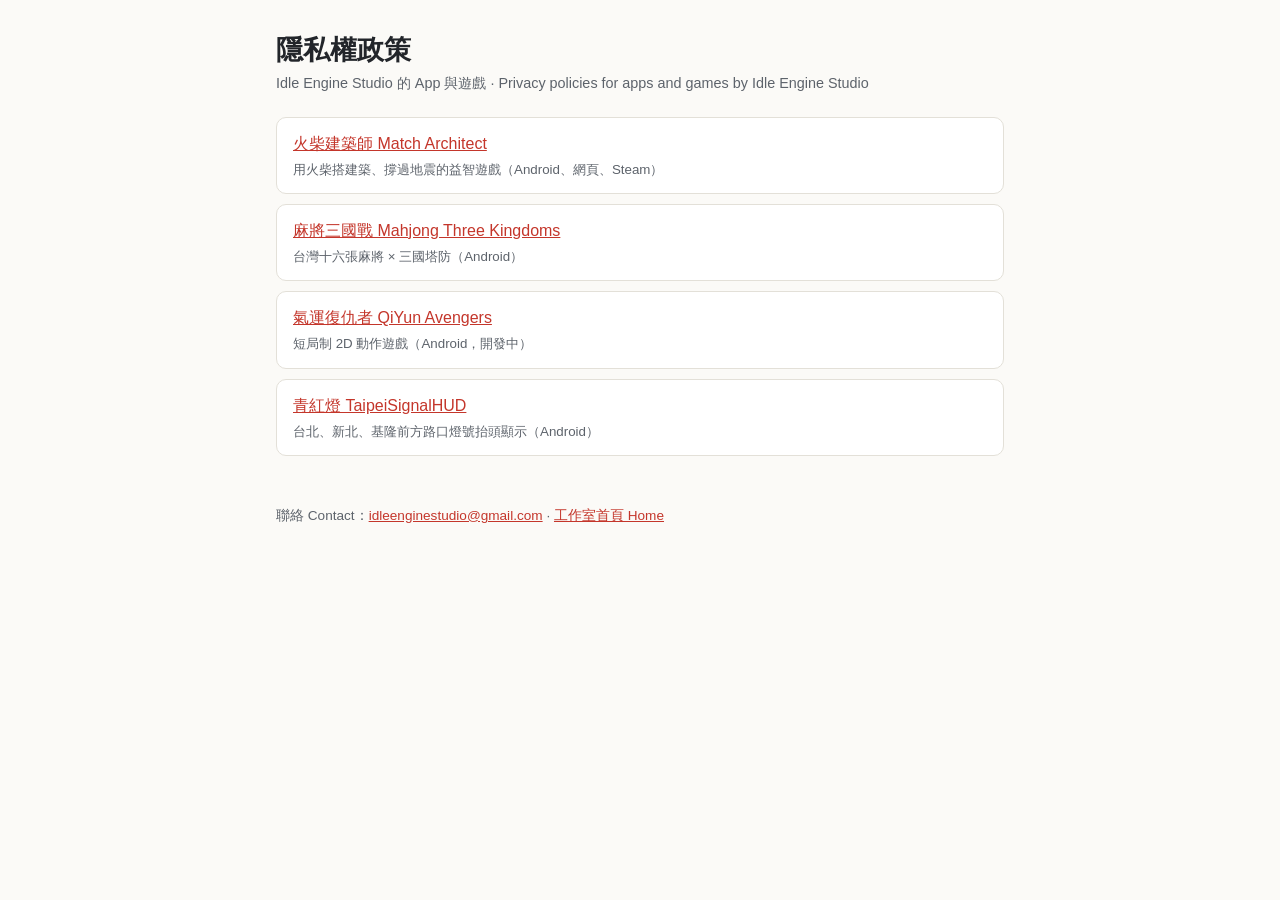
==== privacy/index.html @ 81c81a94 "Studio website and privacy policies Home page for Idle Engine Studio plus privacy policies for Match" ====
<!doctype html>
<html lang="zh-Hant">
<head>
<meta charset="utf-8">
<meta name="viewport" content="width=device-width, initial-scale=1">
<title>隱私權政策 · Privacy Policies</title>
<link rel="stylesheet" href="style.css">
</head>
<body><main>
<h1>隱私權政策</h1>
<p class="meta">Idle Engine Studio 的 App 與遊戲 · Privacy policies for apps and games by Idle Engine Studio</p>
<ul class="apps">
<li><a href="match-architect/">火柴建築師 Match Architect</a><small>用火柴搭建築、撐過地震的益智遊戲（Android、網頁、Steam）</small></li>
<li><a href="mahjong-three-kingdoms/">麻將三國戰 Mahjong Three Kingdoms</a><small>台灣十六張麻將 × 三國塔防（Android）</small></li>
<li><a href="qiyun-avengers/">氣運復仇者 QiYun Avengers</a><small>短局制 2D 動作遊戲（Android，開發中）</small></li>
<li><a href="taipei-signal-hud/">青紅燈 TaipeiSignalHUD</a><small>台北、新北、基隆前方路口燈號抬頭顯示（Android）</small></li>
</ul>
<footer>聯絡 Contact：<a href="mailto:idleenginestudio@gmail.com">idleenginestudio@gmail.com</a> · <a href="../">工作室首頁 Home</a></footer>
</main></body>
</html>
---- privacy/style.css ----
:root{--bg:#fbfaf7;--fg:#22252a;--mute:#5d636b;--line:#e3e0d8;--accent:#c4362b;--card:#fff}
@media (prefers-color-scheme:dark){:root{--bg:#16181c;--fg:#e9e7e2;--mute:#a3a8b0;--line:#30343a;--accent:#ff7a6b;--card:#1e2126}}
*{box-sizing:border-box}html{-webkit-text-size-adjust:100%}
body{margin:0;background:var(--bg);color:var(--fg);font:16px/1.75 -apple-system,BlinkMacSystemFont,"PingFang TC","Noto Sans TC","Microsoft JhengHei",sans-serif}
main{max-width:760px;margin:0 auto;padding:32px 16px 64px}
h1{font-size:1.7rem;line-height:1.3;margin:0 0 4px}h2{font-size:1.15rem;margin:32px 0 8px;padding-top:8px;border-top:1px solid var(--line)}
h3{font-size:1rem;margin:20px 0 4px}p,li{margin:6px 0}ul{padding-left:1.3em}
.meta{color:var(--mute);font-size:.9rem;margin:0 0 20px}a{color:var(--accent)}
.lang{display:flex;gap:12px;font-size:.9rem;margin:0 0 24px}.en{margin-top:48px}
.apps{list-style:none;padding:0}.apps li{background:var(--card);border:1px solid var(--line);border-radius:10px;padding:12px 16px;margin:10px 0}
.apps small{display:block;color:var(--mute)}footer{margin-top:48px;color:var(--mute);font-size:.85rem}
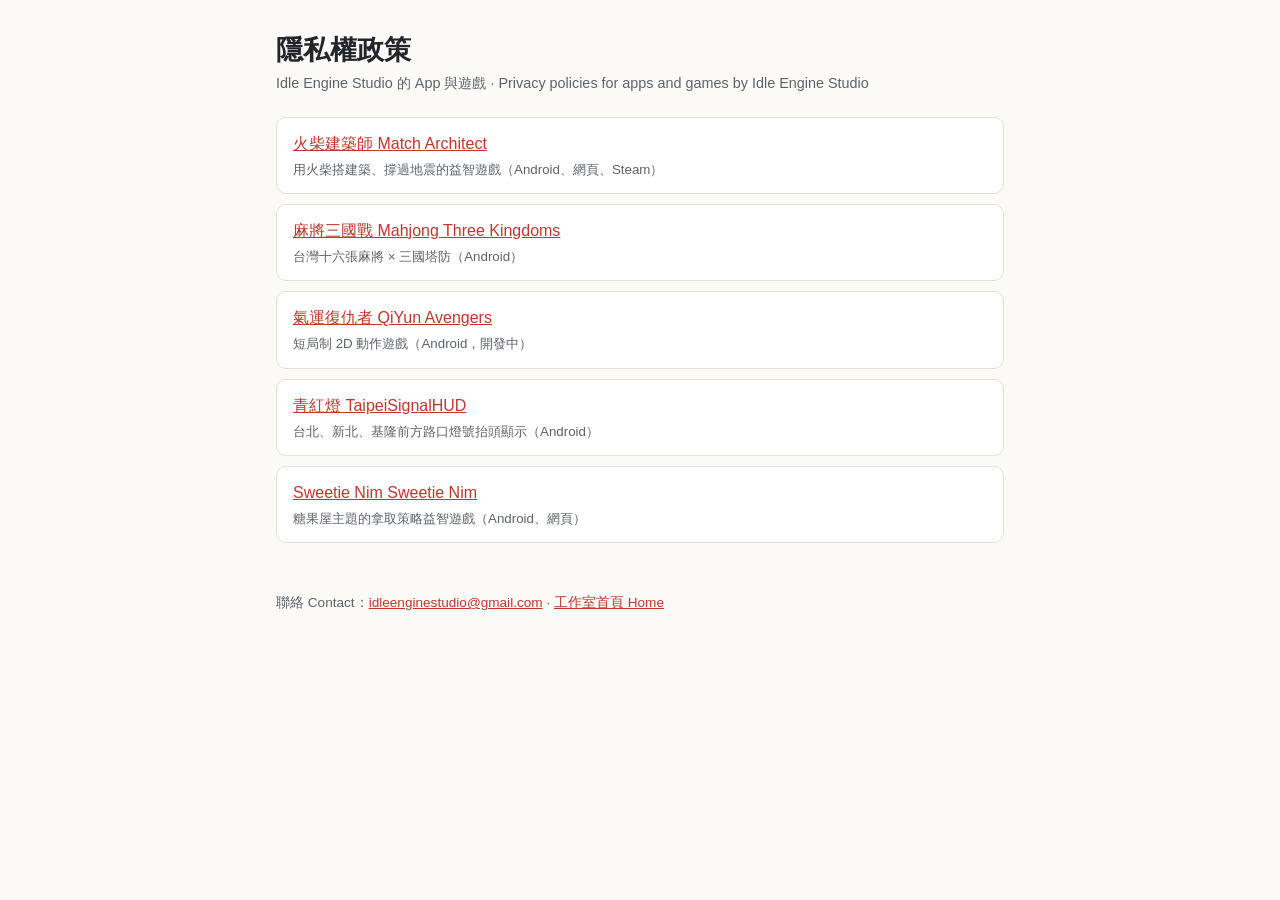
==== commit b9e31348: "Add Sweetie Nim web build and privacy policy Co-Authored-By: Claude Opus 5.5 <noreply@anthropic.com>" ====
--- a/privacy/index.html
+++ b/privacy/index.html
@@ -5,6 +5,7 @@
 <meta name="viewport" content="width=device-width, initial-scale=1">
 <title>隱私權政策 · Privacy Policies</title>
 <link rel="stylesheet" href="style.css">
+<link rel="icon" type="image/png" href="/img/favicon-32.png">
 </head>
 <body><main>
 <h1>隱私權政策</h1>
@@ -14,6 +15,7 @@
 <li><a href="mahjong-three-kingdoms/">麻將三國戰 Mahjong Three Kingdoms</a><small>台灣十六張麻將 × 三國塔防（Android）</small></li>
 <li><a href="qiyun-avengers/">氣運復仇者 QiYun Avengers</a><small>短局制 2D 動作遊戲（Android，開發中）</small></li>
 <li><a href="taipei-signal-hud/">青紅燈 TaipeiSignalHUD</a><small>台北、新北、基隆前方路口燈號抬頭顯示（Android）</small></li>
+<li><a href="sweetie-nim/">Sweetie Nim Sweetie Nim</a><small>糖果屋主題的拿取策略益智遊戲（Android、網頁）</small></li>
 </ul>
 <footer>聯絡 Contact：<a href="mailto:idleenginestudio@gmail.com">idleenginestudio@gmail.com</a> · <a href="../">工作室首頁 Home</a></footer>
 </main></body>
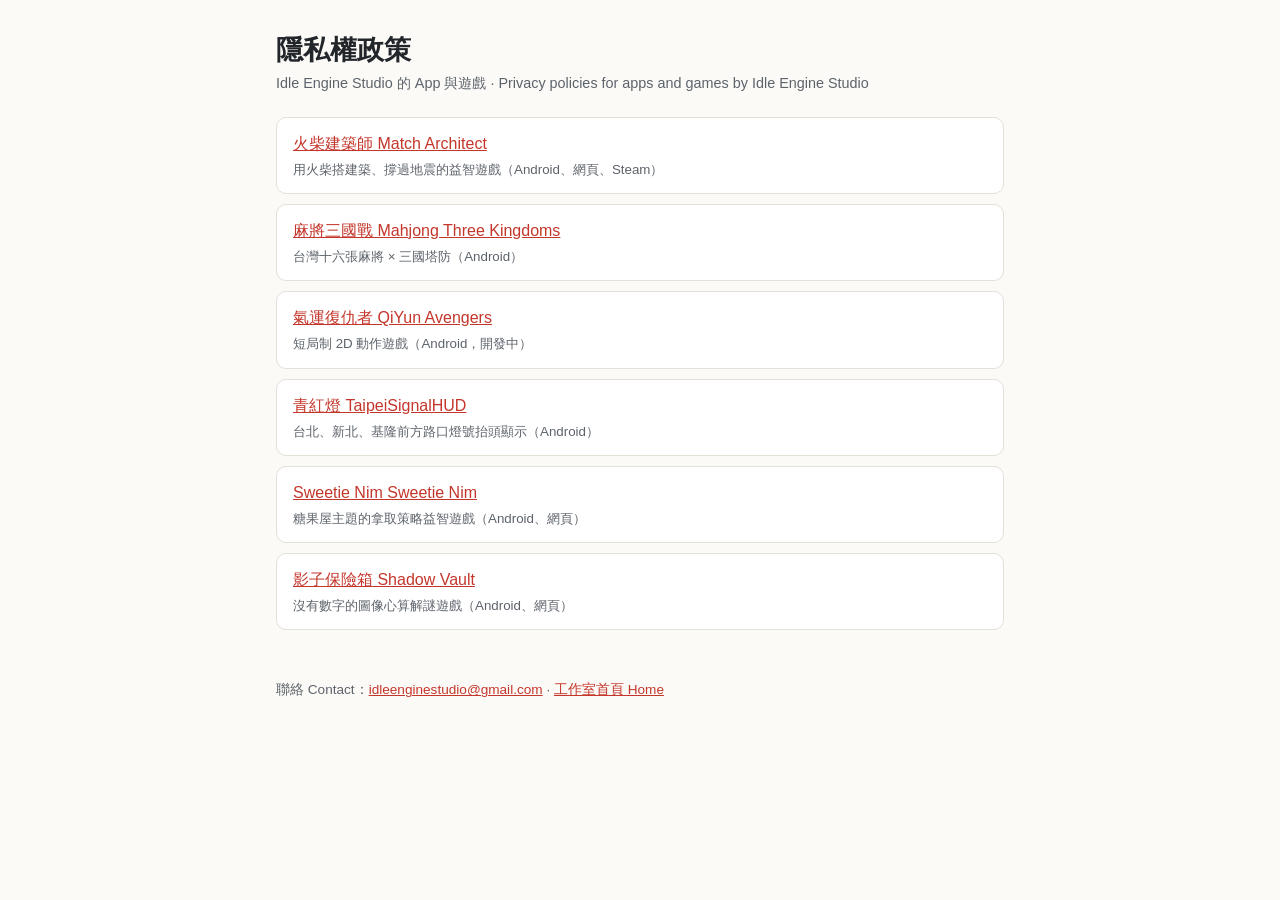
==== commit c103142a: "Add Shadow Vault privacy policy Co-Authored-By: Claude Opus 5.5 <noreply@anthropic.com> Claude-Sessi" ====
--- a/privacy/index.html
+++ b/privacy/index.html
@@ -16,6 +16,7 @@
 <li><a href="qiyun-avengers/">氣運復仇者 QiYun Avengers</a><small>短局制 2D 動作遊戲（Android，開發中）</small></li>
 <li><a href="taipei-signal-hud/">青紅燈 TaipeiSignalHUD</a><small>台北、新北、基隆前方路口燈號抬頭顯示（Android）</small></li>
 <li><a href="sweetie-nim/">Sweetie Nim Sweetie Nim</a><small>糖果屋主題的拿取策略益智遊戲（Android、網頁）</small></li>
+<li><a href="shadow-vault/">影子保險箱 Shadow Vault</a><small>沒有數字的圖像心算解謎遊戲（Android、網頁）</small></li>
 </ul>
 <footer>聯絡 Contact：<a href="mailto:idleenginestudio@gmail.com">idleenginestudio@gmail.com</a> · <a href="../">工作室首頁 Home</a></footer>
 </main></body>
